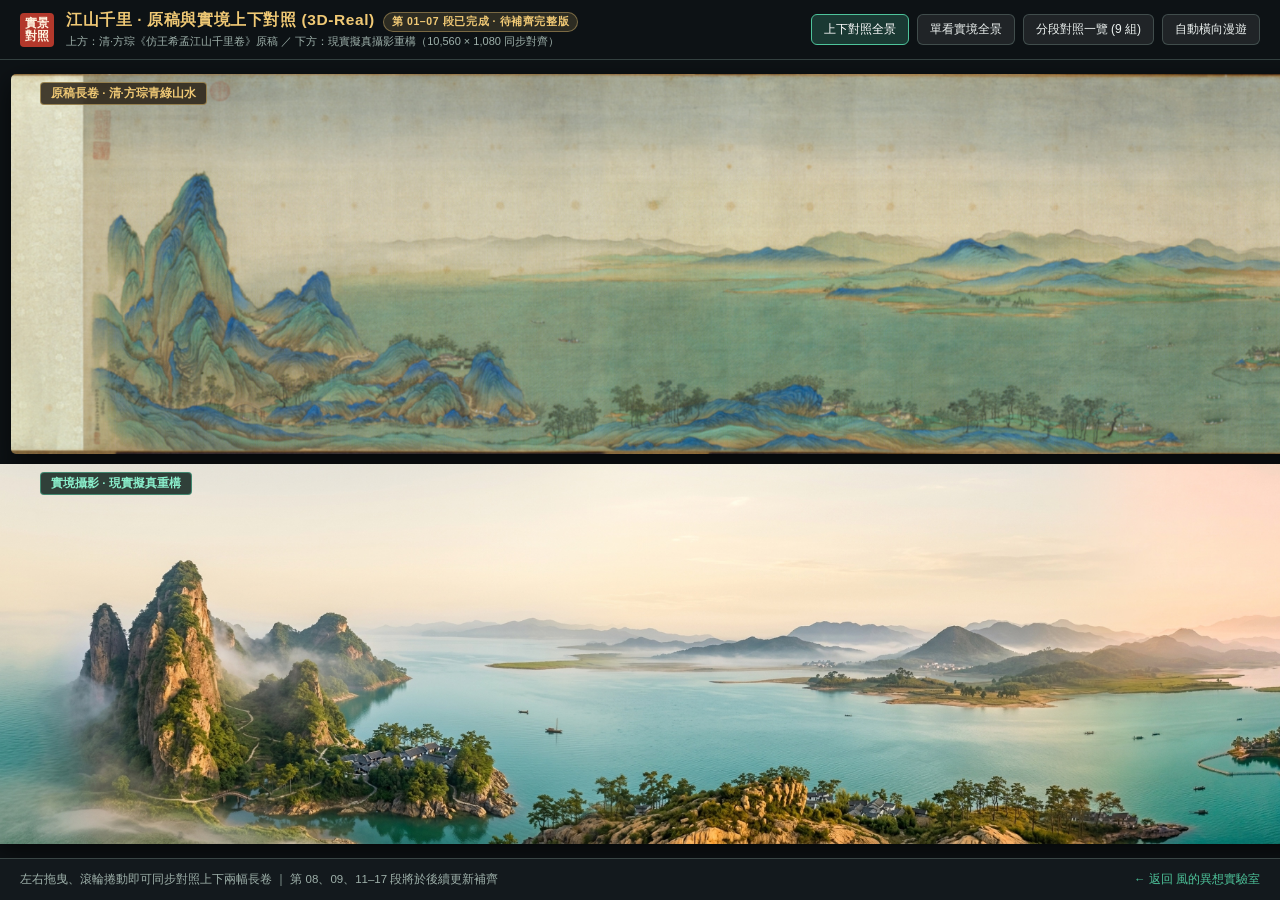
==== qianli-jiangshan-real/index.html @ 5b039d80 "feat(portal): host qianli-jiangshan-real comparison viewer" ====
<!DOCTYPE html>
<html lang="zh-Hant">
<head>
  <meta charset="UTF-8" />
  <meta name="viewport" content="width=device-width, initial-scale=1.0" />
  <title>江山千里 · 原稿與實境上下對照 (3D-Real)</title>
  <style>
    :root {
      --bg: #0e1316;
      --panel: rgba(20, 27, 31, 0.9);
      --border: rgba(168, 198, 186, 0.25);
      --accent: #4ec49b;
      --gold: #f0c975;
      --text: #eef3f1;
      --muted: #9eb0aa;
    }
    * { box-sizing: border-box; margin: 0; padding: 0; }
    html, body {
      width: 100%;
      height: 100%;
      background: var(--bg);
      color: var(--text);
      font-family: "Noto Serif TC", "Microsoft JhengHei", sans-serif;
      overflow: hidden;
    }
    header {
      position: fixed;
      top: 0; left: 0; right: 0;
      z-index: 20;
      display: flex;
      align-items: center;
      justify-content: space-between;
      padding: 10px 20px;
      background: rgba(14, 19, 22, 0.92);
      border-bottom: 1px solid var(--border);
      backdrop-filter: blur(8px);
      gap: 12px;
      flex-wrap: wrap;
    }
    .brand { display: flex; align-items: center; gap: 12px; }
    .seal {
      width: 34px; height: 34px;
      background: #b2382b;
      color: #fff4e0;
      display: grid; place-items: center;
      font-size: 11.5px; font-weight: 700; line-height: 1.05;
      border-radius: 4px;
      flex-shrink: 0;
    }
    .brand h1 { font-size: 15.5px; color: var(--gold); letter-spacing: 0.6px; }
    .brand p { font-size: 11px; color: var(--muted); margin-top: 2px; }
    .badge-wip {
      display: inline-block;
      font-size: 10.5px;
      padding: 2px 8px;
      border-radius: 999px;
      background: rgba(240, 201, 117, 0.14);
      border: 1px solid rgba(240, 201, 117, 0.4);
      color: var(--gold);
      margin-left: 8px;
    }
    .controls { display: flex; gap: 8px; align-items: center; flex-wrap: wrap; }
    .btn {
      background: rgba(255, 255, 255, 0.08);
      border: 1px solid var(--border);
      color: var(--text);
      padding: 6px 12px;
      border-radius: 6px;
      font-size: 12px;
      cursor: pointer;
      font-family: inherit;
      transition: background 0.15s, border-color 0.15s;
    }
    .btn:hover { background: rgba(255, 255, 255, 0.16); }
    .btn.active {
      background: rgba(78, 196, 155, 0.22);
      border-color: var(--accent);
      color: #ffffff;
    }
    .viewer {
      position: fixed;
      inset: 60px 0 42px 0;
      display: flex;
      align-items: center;
      overflow-x: auto;
      overflow-y: hidden;
      cursor: grab;
      padding: 12px 24px;
    }
    .viewer:active { cursor: grabbing; }
    .compare-stack {
      display: flex;
      flex-direction: column;
      gap: 10px;
      height: 100%;
      justify-content: center;
    }
    .scroll-row {
      position: relative;
      height: calc((100vh - 140px) / 2);
      display: flex;
      align-items: center;
    }
    .viewer.single-mode .scroll-row.orig-row { display: none; }
    .viewer.single-mode .scroll-row.real-row { height: calc(100vh - 136px); }
    .scroll-row img {
      height: 100%;
      width: auto;
      max-width: none;
      border-radius: 5px;
      box-shadow: 0 8px 28px rgba(0, 0, 0, 0.65);
      user-select: none;
      -webkit-user-drag: none;
      display: block;
    }
    .row-tag {
      position: sticky;
      left: 16px;
      z-index: 5;
      align-self: flex-start;
      margin-top: 8px;
      margin-right: -180px;
      padding: 3px 10px;
      border-radius: 4px;
      font-size: 11.5px;
      font-weight: 700;
      backdrop-filter: blur(6px);
      pointer-events: none;
      white-space: nowrap;
    }
    .row-tag.orig {
      background: rgba(42, 34, 22, 0.85);
      border: 1px solid rgba(240, 201, 117, 0.5);
      color: var(--gold);
    }
    .row-tag.real {
      background: rgba(16, 36, 30, 0.85);
      border: 1px solid rgba(78, 196, 155, 0.55);
      color: #8bf0cc;
    }
    .gallery {
      display: none;
      position: fixed;
      inset: 60px 0 42px 0;
      overflow-y: auto;
      padding: 20px;
      grid-template-columns: repeat(auto-fill, minmax(360px, 1fr));
      gap: 18px;
    }
    .gallery.active { display: grid; }
    .card {
      background: var(--panel);
      border: 1px solid var(--border);
      border-radius: 8px;
      overflow: hidden;
      display: flex;
      flex-direction: column;
    }
    .card-pair {
      display: flex;
      flex-direction: column;
      gap: 4px;
      background: #080b0d;
    }
    .card-pair img {
      width: 100%;
      display: block;
      aspect-ratio: 16/9;
      object-fit: cover;
    }
    .card-body {
      padding: 10px 12px;
      font-size: 12px;
      color: var(--muted);
      display: flex;
      justify-content: space-between;
      align-items: center;
    }
    .card-body strong { color: var(--text); }
    footer {
      position: fixed;
      bottom: 0; left: 0; right: 0;
      z-index: 20;
      height: 42px;
      padding: 0 20px;
      background: var(--panel);
      border-top: 1px solid var(--border);
      display: flex;
      justify-content: space-between;
      align-items: center;
      font-size: 11.5px;
      color: var(--muted);
      gap: 12px;
    }
    footer a { color: var(--accent); text-decoration: none; }
    footer a:hover { text-decoration: underline; }
    @media (max-width: 768px) {
      .brand p, .badge-wip { display: none; }
      footer span:first-child { display: none; }
    }
  </style>
</head>
<body>
  <header>
    <div class="brand">
      <div class="seal">實景<br/>對照</div>
      <div>
        <h1>江山千里 · 原稿與實境上下對照 (3D-Real)<span class="badge-wip">第 01–07 段已完成 · 待補齊完整版</span></h1>
        <p>上方：清·方琮《仿王希孟江山千里卷》原稿 ／ 下方：現實擬真攝影重構（10,560 × 1,080 同步對齊）</p>
      </div>
    </div>
    <div class="controls">
      <button id="btn-compare" class="btn active">上下對照全景</button>
      <button id="btn-single" class="btn">單看實境全景</button>
      <button id="btn-gallery" class="btn">分段對照一覽 (9 組)</button>
      <button id="btn-auto" class="btn">自動橫向漫遊</button>
    </div>
  </header>

  <main id="pano-viewer" class="viewer">
    <div class="compare-stack">
      <div class="scroll-row orig-row">
        <span class="row-tag orig">原稿長卷 · 清·方琮青綠山水</span>
        <img src="./assets/scroll_orig_01_to_07.jpg" alt="原稿長卷 第01至07段" />
      </div>
      <div class="scroll-row real-row">
        <span class="row-tag real">實境攝影 · 現實擬真重構</span>
        <img src="./assets/scroll_real_01_to_07.jpg" alt="實境攝影長卷 第01至07段" />
      </div>
    </div>
  </main>

  <section id="gallery-view" class="gallery"></section>

  <footer>
    <span>左右拖曳、滾輪捲動即可同步對照上下兩幅長卷 ｜ 第 08、09、11–17 段將於後續更新補齊</span>
    <span><a href="https://spencer384.github.io/" target="_blank">← 返回 風的異想實驗室</a></span>
  </footer>

  <script>
    const viewer = document.getElementById('pano-viewer');
    const gallery = document.getElementById('gallery-view');
    const btnCompare = document.getElementById('btn-compare');
    const btnSingle = document.getElementById('btn-single');
    const btnGallery = document.getElementById('btn-gallery');
    const btnAuto = document.getElementById('btn-auto');

    const slices = [
      { title: '精選示範 · 正中主峰與山灣古村', orig: './assets/slices_orig/sample_section.png', real: './assets/sample_section_real.jpg', tag: '16:9 對照' },
      { title: '第 01 段 · 卷尾雙峰與村橋', orig: './assets/slices_orig/orig_01.png', real: './assets/slices_real/real_01.jpg', tag: '已併入長卷' },
      { title: '第 02 段 · 左端平遠大湖', orig: './assets/slices_orig/orig_02.png', real: './assets/slices_real/real_02.jpg', tag: '已併入長卷' },
      { title: '第 03 段 · 蘆洲沙嘴與漁村', orig: './assets/slices_orig/orig_03.png', real: './assets/slices_real/real_03.jpg', tag: '已併入長卷' },
      { title: '第 04 段 · 左中銳峰群', orig: './assets/slices_orig/orig_04.png', real: './assets/slices_real/real_04.jpg', tag: '已併入長卷' },
      { title: '第 05 段 · 中左層巒山寺', orig: './assets/slices_orig/orig_05.png', real: './assets/slices_real/real_05.jpg', tag: '已併入長卷' },
      { title: '第 06 段 · 主峰西側群峰', orig: './assets/slices_orig/orig_06.png', real: './assets/slices_real/real_06.jpg', tag: '已併入長卷' },
      { title: '第 07 段 · 正中特大主峰與飛瀑', orig: './assets/slices_orig/orig_07.png', real: './assets/slices_real/real_07.jpg', tag: '已併入長卷' },
      { title: '第 10 段 · 右一大主山群', orig: './assets/slices_orig/orig_10.png', real: './assets/slices_real/real_10.jpg', tag: '單段已完成' },
    ];

    slices.forEach((s) => {
      const card = document.createElement('div');
      card.className = 'card';
      card.innerHTML = `
        <div class="card-pair">
          <img src="${s.orig}" alt="${s.title} 原稿" loading="lazy" />
          <img src="${s.real}" alt="${s.title} 實境" loading="lazy" />
        </div>
        <div class="card-body"><strong>${s.title}</strong><span>${s.tag}</span></div>
      `;
      gallery.appendChild(card);
    });

    function setTab(mode) {
      btnCompare.classList.toggle('active', mode === 'compare');
      btnSingle.classList.toggle('active', mode === 'single');
      btnGallery.classList.toggle('active', mode === 'gallery');
      if (mode === 'gallery') {
        viewer.style.display = 'none';
        gallery.classList.add('active');
        autoPan = false;
        btnAuto.classList.remove('active');
      } else {
        viewer.style.display = 'flex';
        gallery.classList.remove('active');
        viewer.classList.toggle('single-mode', mode === 'single');
      }
    }

    btnCompare.addEventListener('click', () => setTab('compare'));
    btnSingle.addEventListener('click', () => setTab('single'));
    btnGallery.addEventListener('click', () => setTab('gallery'));

    let isDown = false;
    let startX = 0;
    let scrollLeft = 0;
    viewer.addEventListener('mousedown', (e) => {
      isDown = true;
      autoPan = false;
      btnAuto.classList.remove('active');
      startX = e.pageX - viewer.offsetLeft;
      scrollLeft = viewer.scrollLeft;
    });
    window.addEventListener('mouseup', () => { isDown = false; });
    viewer.addEventListener('mousemove', (e) => {
      if (!isDown) return;
      e.preventDefault();
      const x = e.pageX - viewer.offsetLeft;
      viewer.scrollLeft = scrollLeft - (x - startX) * 1.4;
    });
    viewer.addEventListener('wheel', (e) => {
      if (Math.abs(e.deltaY) > Math.abs(e.deltaX)) {
        e.preventDefault();
        viewer.scrollLeft += e.deltaY * 1.6;
      }
    }, { passive: false });

    let autoPan = false;
    let dir = 1;
    btnAuto.addEventListener('click', () => {
      autoPan = !autoPan;
      btnAuto.classList.toggle('active', autoPan);
    });
    function tick() {
      if (autoPan && viewer.style.display !== 'none') {
        viewer.scrollLeft += 1.2 * dir;
        if (viewer.scrollLeft + viewer.clientWidth >= viewer.scrollWidth - 2) dir = -1;
        else if (viewer.scrollLeft <= 0) dir = 1;
      }
      requestAnimationFrame(tick);
    }
    tick();
  </script>
</body>
</html>
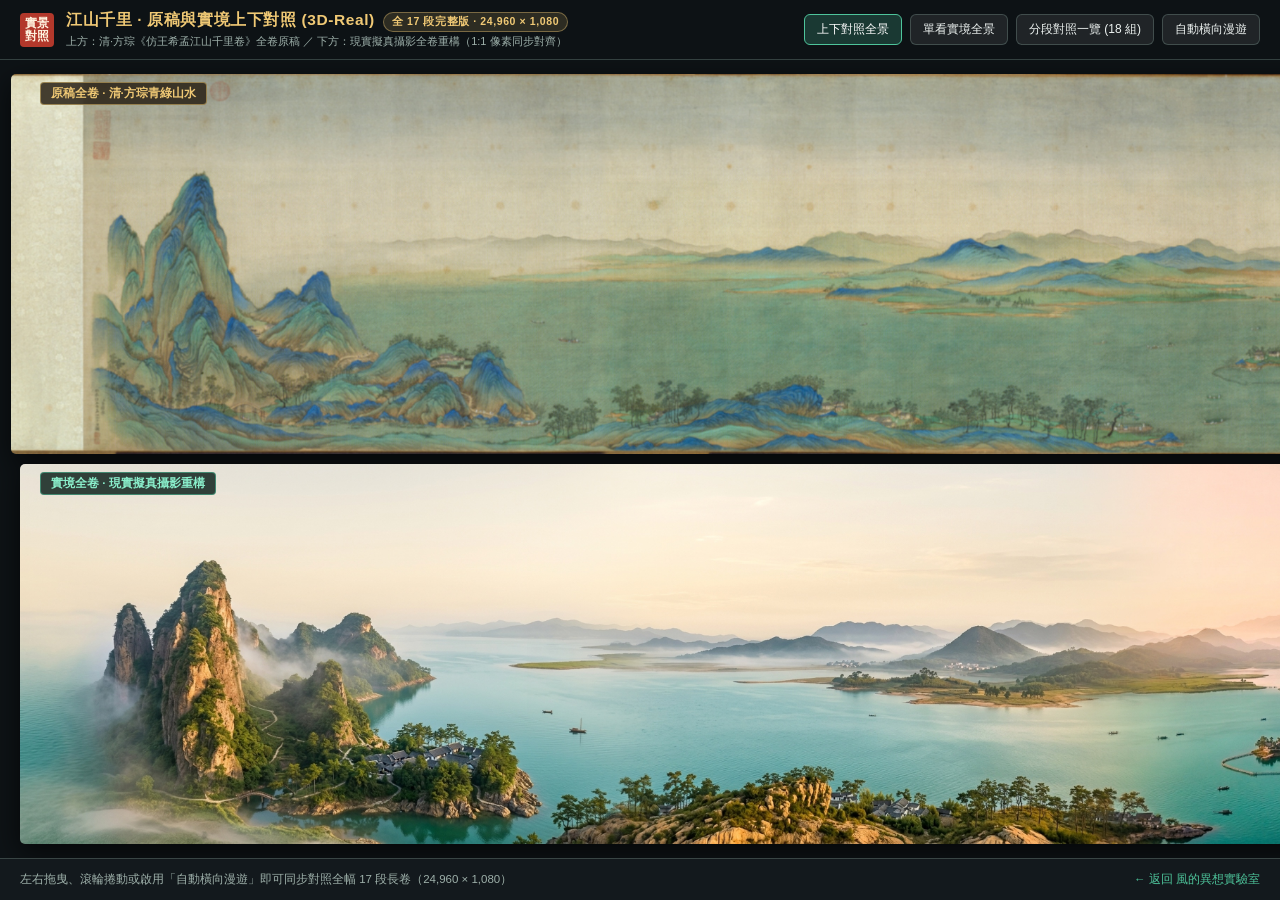
==== commit 970d156b: "feat(portal): update qianli-jiangshan-real to full 17-part scroll" ====
--- a/qianli-jiangshan-real/index.html
+++ b/qianli-jiangshan-real/index.html
@@ -205,14 +205,14 @@
     <div class="brand">
       <div class="seal">實景<br/>對照</div>
       <div>
-        <h1>江山千里 · 原稿與實境上下對照 (3D-Real)<span class="badge-wip">第 01–07 段已完成 · 待補齊完整版</span></h1>
-        <p>上方：清·方琮《仿王希孟江山千里卷》原稿 ／ 下方：現實擬真攝影重構（10,560 × 1,080 同步對齊）</p>
+        <h1>江山千里 · 原稿與實境上下對照 (3D-Real)<span class="badge-wip">全 17 段完整版 · 24,960 × 1,080</span></h1>
+        <p>上方：清·方琮《仿王希孟江山千里卷》全卷原稿 ／ 下方：現實擬真攝影全卷重構（1:1 像素同步對齊）</p>
       </div>
     </div>
     <div class="controls">
       <button id="btn-compare" class="btn active">上下對照全景</button>
       <button id="btn-single" class="btn">單看實境全景</button>
-      <button id="btn-gallery" class="btn">分段對照一覽 (9 組)</button>
+      <button id="btn-gallery" class="btn">分段對照一覽 (18 組)</button>
       <button id="btn-auto" class="btn">自動橫向漫遊</button>
     </div>
   </header>
@@ -220,12 +220,12 @@
   <main id="pano-viewer" class="viewer">
     <div class="compare-stack">
       <div class="scroll-row orig-row">
-        <span class="row-tag orig">原稿長卷 · 清·方琮青綠山水</span>
-        <img src="./assets/scroll_orig_01_to_07.jpg" alt="原稿長卷 第01至07段" />
+        <span class="row-tag orig">原稿全卷 · 清·方琮青綠山水</span>
+        <img src="./assets/scroll_orig_full.jpg" alt="原稿全卷 第01至17段" />
       </div>
       <div class="scroll-row real-row">
-        <span class="row-tag real">實境攝影 · 現實擬真重構</span>
-        <img src="./assets/scroll_real_01_to_07.jpg" alt="實境攝影長卷 第01至07段" />
+        <span class="row-tag real">實境全卷 · 現實擬真攝影重構</span>
+        <img src="./assets/scroll_real_full.jpg" alt="實境攝影全卷 第01至17段" />
       </div>
     </div>
   </main>
@@ -233,7 +233,7 @@
   <section id="gallery-view" class="gallery"></section>
 
   <footer>
-    <span>左右拖曳、滾輪捲動即可同步對照上下兩幅長卷 ｜ 第 08、09、11–17 段將於後續更新補齊</span>
+    <span>左右拖曳、滾輪捲動或啟用「自動橫向漫遊」即可同步對照全幅 17 段長卷（24,960 × 1,080）</span>
     <span><a href="https://spencer384.github.io/" target="_blank">← 返回 風的異想實驗室</a></span>
   </footer>
 
@@ -246,15 +246,24 @@
     const btnAuto = document.getElementById('btn-auto');
 
     const slices = [
-      { title: '精選示範 · 正中主峰與山灣古村', orig: './assets/slices_orig/sample_section.png', real: './assets/sample_section_real.jpg', tag: '16:9 對照' },
-      { title: '第 01 段 · 卷尾雙峰與村橋', orig: './assets/slices_orig/orig_01.png', real: './assets/slices_real/real_01.jpg', tag: '已併入長卷' },
-      { title: '第 02 段 · 左端平遠大湖', orig: './assets/slices_orig/orig_02.png', real: './assets/slices_real/real_02.jpg', tag: '已併入長卷' },
-      { title: '第 03 段 · 蘆洲沙嘴與漁村', orig: './assets/slices_orig/orig_03.png', real: './assets/slices_real/real_03.jpg', tag: '已併入長卷' },
-      { title: '第 04 段 · 左中銳峰群', orig: './assets/slices_orig/orig_04.png', real: './assets/slices_real/real_04.jpg', tag: '已併入長卷' },
-      { title: '第 05 段 · 中左層巒山寺', orig: './assets/slices_orig/orig_05.png', real: './assets/slices_real/real_05.jpg', tag: '已併入長卷' },
-      { title: '第 06 段 · 主峰西側群峰', orig: './assets/slices_orig/orig_06.png', real: './assets/slices_real/real_06.jpg', tag: '已併入長卷' },
-      { title: '第 07 段 · 正中特大主峰與飛瀑', orig: './assets/slices_orig/orig_07.png', real: './assets/slices_real/real_07.jpg', tag: '已併入長卷' },
-      { title: '第 10 段 · 右一大主山群', orig: './assets/slices_orig/orig_10.png', real: './assets/slices_real/real_10.jpg', tag: '單段已完成' },
+      { title: '精選示範 · 正中主峰與山灣古村', orig: './assets/slices_orig/sample_section.png', real: './assets/sample_section_real.jpg', tag: '16:9 精選示範' },
+      { title: '第 01 段 · 卷尾雙峰與村橋', orig: './assets/slices_orig/orig_01.png', real: './assets/slices_real/real_01.jpg', tag: '全卷 01/17' },
+      { title: '第 02 段 · 左端平遠大湖', orig: './assets/slices_orig/orig_02.png', real: './assets/slices_real/real_02.jpg', tag: '全卷 02/17' },
+      { title: '第 03 段 · 蘆洲沙嘴與漁村', orig: './assets/slices_orig/orig_03.png', real: './assets/slices_real/real_03.jpg', tag: '全卷 03/17' },
+      { title: '第 04 段 · 左中銳峰群', orig: './assets/slices_orig/orig_04.png', real: './assets/slices_real/real_04.jpg', tag: '全卷 04/17' },
+      { title: '第 05 段 · 中左層巒山寺', orig: './assets/slices_orig/orig_05.png', real: './assets/slices_real/real_05.jpg', tag: '全卷 05/17' },
+      { title: '第 06 段 · 主峰西側群峰', orig: './assets/slices_orig/orig_06.png', real: './assets/slices_real/real_06.jpg', tag: '全卷 06/17' },
+      { title: '第 07 段 · 正中主峰西翼', orig: './assets/slices_orig/orig_07.png', real: './assets/slices_real/real_07.jpg', tag: '全卷 07/17' },
+      { title: '第 08 段 · 中央水灣帆影', orig: './assets/slices_orig/orig_08.png', real: './assets/slices_real/real_08.jpg', tag: '全卷 08/17' },
+      { title: '第 09 段 · 雙峰峽灣古村', orig: './assets/slices_orig/orig_09.png', real: './assets/slices_real/real_09.jpg', tag: '全卷 09/17' },
+      { title: '第 10 段 · 右一大主山群', orig: './assets/slices_orig/orig_10.png', real: './assets/slices_real/real_10.jpg', tag: '全卷 10/17' },
+      { title: '第 11 段 · 飛瀑峭壁與山寺', orig: './assets/slices_orig/orig_11.png', real: './assets/slices_real/real_11.jpg', tag: '全卷 11/17' },
+      { title: '第 12 段 · 雙層亭橋與潭水', orig: './assets/slices_orig/orig_12.png', real: './assets/slices_real/real_12.jpg', tag: '全卷 12/17' },
+      { title: '第 13 段 · 右二主山群與水榭', orig: './assets/slices_orig/orig_13.png', real: './assets/slices_real/real_13.jpg', tag: '全卷 13/17' },
+      { title: '第 14 段 · 雙瀑山莊與河洲', orig: './assets/slices_orig/orig_14.png', real: './assets/slices_real/real_14.jpg', tag: '全卷 14/17' },
+      { title: '第 15 段 · 煙波灣與松林半島', orig: './assets/slices_orig/orig_15.png', real: './assets/slices_real/real_15.jpg', tag: '全卷 15/17' },
+      { title: '第 16 段 · 右岸木橋與懸崖', orig: './assets/slices_orig/orig_16.png', real: './assets/slices_real/real_16.jpg', tag: '全卷 16/17' },
+      { title: '第 17 段 · 卷首孤峰與水村', orig: './assets/slices_orig/orig_17.png', real: './assets/slices_real/real_17.jpg', tag: '全卷 17/17' },
     ];
 
     slices.forEach((s) => {
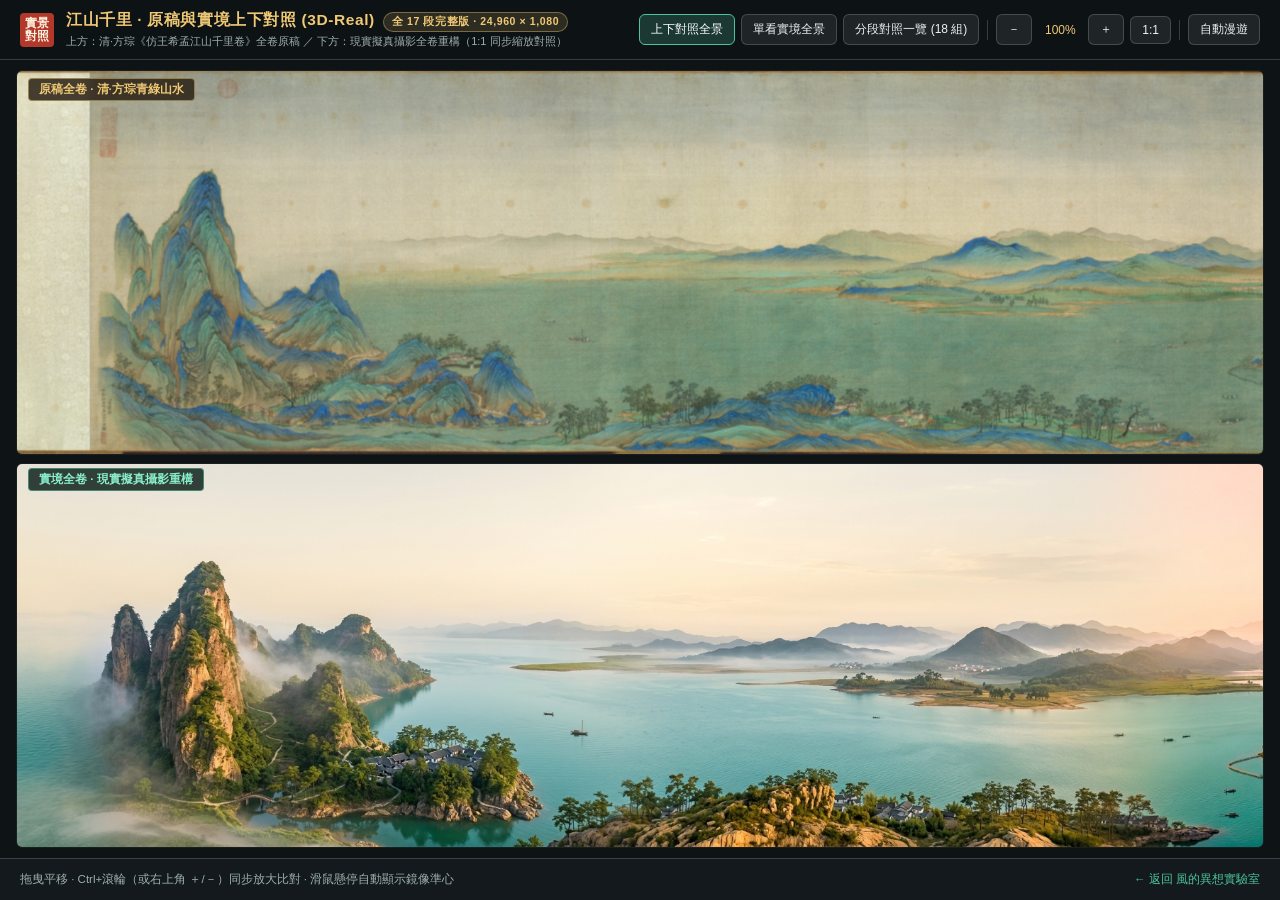
==== commit 6c0ea401: "feat(portal): update qianli-jiangshan-real with synchronized zoom comparison" ====
--- a/qianli-jiangshan-real/index.html
+++ b/qianli-jiangshan-real/index.html
@@ -7,7 +7,7 @@
   <style>
     :root {
       --bg: #0e1316;
-      --panel: rgba(20, 27, 31, 0.9);
+      --panel: rgba(20, 27, 31, 0.92);
       --border: rgba(168, 198, 186, 0.25);
       --accent: #4ec49b;
       --gold: #f0c975;
@@ -31,7 +31,7 @@
       align-items: center;
       justify-content: space-between;
       padding: 10px 20px;
-      background: rgba(14, 19, 22, 0.92);
+      background: rgba(14, 19, 22, 0.94);
       border-bottom: 1px solid var(--border);
       backdrop-filter: blur(8px);
       gap: 12px;
@@ -59,12 +59,12 @@
       color: var(--gold);
       margin-left: 8px;
     }
-    .controls { display: flex; gap: 8px; align-items: center; flex-wrap: wrap; }
+    .controls { display: flex; gap: 6px; align-items: center; flex-wrap: wrap; }
     .btn {
       background: rgba(255, 255, 255, 0.08);
       border: 1px solid var(--border);
       color: var(--text);
-      padding: 6px 12px;
+      padding: 6px 11px;
       border-radius: 6px;
       font-size: 12px;
       cursor: pointer;
@@ -77,49 +77,56 @@
       border-color: var(--accent);
       color: #ffffff;
     }
+    .sep {
+      width: 1px;
+      height: 20px;
+      background: var(--border);
+      margin: 0 2px;
+    }
+    .zoom-label {
+      font-size: 12px;
+      color: var(--gold);
+      min-width: 44px;
+      text-align: center;
+      font-variant-numeric: tabular-nums;
+    }
     .viewer {
       position: fixed;
       inset: 60px 0 42px 0;
       display: flex;
-      align-items: center;
-      overflow-x: auto;
-      overflow-y: hidden;
-      cursor: grab;
-      padding: 12px 24px;
-    }
-    .viewer:active { cursor: grabbing; }
-    .compare-stack {
-      display: flex;
       flex-direction: column;
-      gap: 10px;
-      height: 100%;
-      justify-content: center;
+      gap: 8px;
+      padding: 10px 16px;
     }
     .scroll-row {
       position: relative;
-      height: calc((100vh - 140px) / 2);
-      display: flex;
-      align-items: center;
-    }
+      flex: 1;
+      min-height: 0;
+      overflow: auto;
+      border-radius: 6px;
+      border: 1px solid rgba(255, 255, 255, 0.08);
+      background: #080b0d;
+      cursor: grab;
+    }
+    .scroll-row:active { cursor: grabbing; }
     .viewer.single-mode .scroll-row.orig-row { display: none; }
-    .viewer.single-mode .scroll-row.real-row { height: calc(100vh - 136px); }
-    .scroll-row img {
+    .scroll-stage {
+      position: relative;
+      display: inline-block;
+      height: 100%;
+    }
+    .scroll-stage img {
       height: 100%;
       width: auto;
       max-width: none;
-      border-radius: 5px;
-      box-shadow: 0 8px 28px rgba(0, 0, 0, 0.65);
+      display: block;
       user-select: none;
       -webkit-user-drag: none;
-      display: block;
     }
     .row-tag {
-      position: sticky;
-      left: 16px;
-      z-index: 5;
-      align-self: flex-start;
-      margin-top: 8px;
-      margin-right: -180px;
+      position: fixed;
+      left: 28px;
+      z-index: 6;
       padding: 3px 10px;
       border-radius: 4px;
       font-size: 11.5px;
@@ -129,14 +136,39 @@
       white-space: nowrap;
     }
     .row-tag.orig {
+      top: 78px;
       background: rgba(42, 34, 22, 0.85);
       border: 1px solid rgba(240, 201, 117, 0.5);
       color: var(--gold);
     }
     .row-tag.real {
+      top: calc(50% + 18px);
       background: rgba(16, 36, 30, 0.85);
       border: 1px solid rgba(78, 196, 155, 0.55);
       color: #8bf0cc;
+    }
+    .viewer.single-mode .row-tag.real { top: 78px; }
+    .sync-dot {
+      position: absolute;
+      width: 18px;
+      height: 18px;
+      margin: -9px 0 0 -9px;
+      border-radius: 50%;
+      border: 2px solid #ffd454;
+      background: rgba(255, 212, 84, 0.22);
+      box-shadow: 0 0 10px rgba(0, 0, 0, 0.7);
+      pointer-events: none;
+      display: none;
+      z-index: 8;
+    }
+    .sync-dot::after {
+      content: "";
+      position: absolute;
+      left: 50%; top: 50%;
+      width: 4px; height: 4px;
+      margin: -2px 0 0 -2px;
+      border-radius: 50%;
+      background: #ffd454;
     }
     .gallery {
       display: none;
@@ -206,26 +238,36 @@
       <div class="seal">實景<br/>對照</div>
       <div>
         <h1>江山千里 · 原稿與實境上下對照 (3D-Real)<span class="badge-wip">全 17 段完整版 · 24,960 × 1,080</span></h1>
-        <p>上方：清·方琮《仿王希孟江山千里卷》全卷原稿 ／ 下方：現實擬真攝影全卷重構（1:1 像素同步對齊）</p>
+        <p>上方：清·方琮《仿王希孟江山千里卷》全卷原稿 ／ 下方：現實擬真攝影全卷重構（1:1 同步縮放對照）</p>
       </div>
     </div>
     <div class="controls">
       <button id="btn-compare" class="btn active">上下對照全景</button>
       <button id="btn-single" class="btn">單看實境全景</button>
       <button id="btn-gallery" class="btn">分段對照一覽 (18 組)</button>
-      <button id="btn-auto" class="btn">自動橫向漫遊</button>
+      <div class="sep"></div>
+      <button id="btn-zoom-out" class="btn" title="縮小">－</button>
+      <span id="zoom-label" class="zoom-label">100%</span>
+      <button id="btn-zoom-in" class="btn" title="放大">＋</button>
+      <button id="btn-zoom-reset" class="btn" title="重設為 100%">1:1</button>
+      <div class="sep"></div>
+      <button id="btn-auto" class="btn">自動漫遊</button>
     </div>
   </header>
 
   <main id="pano-viewer" class="viewer">
-    <div class="compare-stack">
-      <div class="scroll-row orig-row">
-        <span class="row-tag orig">原稿全卷 · 清·方琮青綠山水</span>
-        <img src="./assets/scroll_orig_full.jpg" alt="原稿全卷 第01至17段" />
+    <div id="orig-row" class="scroll-row orig-row">
+      <span class="row-tag orig">原稿全卷 · 清·方琮青綠山水</span>
+      <div id="orig-stage" class="scroll-stage">
+        <img id="orig-img" src="./assets/scroll_orig_full.jpg" alt="原稿全卷 第01至17段" />
+        <div id="orig-dot" class="sync-dot"></div>
       </div>
-      <div class="scroll-row real-row">
-        <span class="row-tag real">實境全卷 · 現實擬真攝影重構</span>
-        <img src="./assets/scroll_real_full.jpg" alt="實境攝影全卷 第01至17段" />
+    </div>
+    <div id="real-row" class="scroll-row real-row">
+      <span class="row-tag real">實境全卷 · 現實擬真攝影重構</span>
+      <div id="real-stage" class="scroll-stage">
+        <img id="real-img" src="./assets/scroll_real_full.jpg" alt="實境攝影全卷 第01至17段" />
+        <div id="real-dot" class="sync-dot"></div>
       </div>
     </div>
   </main>
@@ -233,17 +275,24 @@
   <section id="gallery-view" class="gallery"></section>
 
   <footer>
-    <span>左右拖曳、滾輪捲動或啟用「自動橫向漫遊」即可同步對照全幅 17 段長卷（24,960 × 1,080）</span>
+    <span>拖曳平移 · Ctrl+滾輪（或右上角 ＋/－）同步放大比對 · 滑鼠懸停自動顯示鏡像準心</span>
     <span><a href="https://spencer384.github.io/" target="_blank">← 返回 風的異想實驗室</a></span>
   </footer>
 
   <script>
     const viewer = document.getElementById('pano-viewer');
+    const origRow = document.getElementById('orig-row');
+    const realRow = document.getElementById('real-row');
+    const origStage = document.getElementById('orig-stage');
+    const realStage = document.getElementById('real-stage');
+    const origDot = document.getElementById('orig-dot');
+    const realDot = document.getElementById('real-dot');
     const gallery = document.getElementById('gallery-view');
     const btnCompare = document.getElementById('btn-compare');
     const btnSingle = document.getElementById('btn-single');
     const btnGallery = document.getElementById('btn-gallery');
     const btnAuto = document.getElementById('btn-auto');
+    const zoomLabel = document.getElementById('zoom-label');
 
     const slices = [
       { title: '精選示範 · 正中主峰與山灣古村', orig: './assets/slices_orig/sample_section.png', real: './assets/sample_section_real.jpg', tag: '16:9 精選示範' },
@@ -279,6 +328,107 @@
       gallery.appendChild(card);
     });
 
+    // --- Synchronized Zoom & 2D Pan ---
+    let zoom = 1.0;
+    const MIN_ZOOM = 1.0;
+    const MAX_ZOOM = 4.5;
+    let isSyncing = false;
+
+    function syncScroll(source, target) {
+      if (isSyncing) return;
+      isSyncing = true;
+      target.scrollLeft = source.scrollLeft;
+      target.scrollTop = source.scrollTop;
+      requestAnimationFrame(() => { isSyncing = false; });
+    }
+
+    origRow.addEventListener('scroll', () => syncScroll(origRow, realRow));
+    realRow.addEventListener('scroll', () => syncScroll(realRow, origRow));
+
+    function setZoom(nextZoom, anchorRow = realRow, clientX = null, clientY = null) {
+      const clamped = Math.min(MAX_ZOOM, Math.max(MIN_ZOOM, nextZoom));
+      if (Math.abs(clamped - zoom) < 0.001) return;
+
+      const rect = anchorRow.getBoundingClientRect();
+      const px = clientX !== null ? clientX - rect.left : rect.width / 2;
+      const py = clientY !== null ? clientY - rect.top : rect.height / 2;
+      const normX = (anchorRow.scrollLeft + px) / Math.max(1, anchorRow.scrollWidth);
+      const normY = (anchorRow.scrollTop + py) / Math.max(1, anchorRow.scrollHeight);
+
+      zoom = clamped;
+      const pct = `${Math.round(zoom * 100)}%`;
+      origStage.style.height = pct;
+      realStage.style.height = pct;
+      zoomLabel.textContent = pct;
+
+      const nextLeft = normX * anchorRow.scrollWidth - px;
+      const nextTop = normY * anchorRow.scrollHeight - py;
+      origRow.scrollLeft = nextLeft;
+      origRow.scrollTop = nextTop;
+      realRow.scrollLeft = nextLeft;
+      realRow.scrollTop = nextTop;
+    }
+
+    document.getElementById('btn-zoom-in').addEventListener('click', () => setZoom(zoom * 1.35));
+    document.getElementById('btn-zoom-out').addEventListener('click', () => setZoom(zoom / 1.35));
+    document.getElementById('btn-zoom-reset').addEventListener('click', () => setZoom(1.0));
+
+    function attachRowInteractions(row, stage, otherDot) {
+      let dragging = false;
+      let startX = 0;
+      let startY = 0;
+      let sLeft = 0;
+      let sTop = 0;
+
+      row.addEventListener('mousedown', (e) => {
+        dragging = true;
+        autoPan = false;
+        btnAuto.classList.remove('active');
+        startX = e.clientX;
+        startY = e.clientY;
+        sLeft = row.scrollLeft;
+        sTop = row.scrollTop;
+      });
+      window.addEventListener('mouseup', () => { dragging = false; });
+      window.addEventListener('mousemove', (e) => {
+        if (!dragging) return;
+        row.scrollLeft = sLeft - (e.clientX - startX);
+        row.scrollTop = sTop - (e.clientY - startY);
+      });
+
+      row.addEventListener('dblclick', (e) => {
+        const next = zoom < 1.8 ? 2.2 : 1.0;
+        setZoom(next, row, e.clientX, e.clientY);
+      });
+
+      row.addEventListener('wheel', (e) => {
+        if (e.ctrlKey || e.metaKey) {
+          e.preventDefault();
+          const factor = e.deltaY < 0 ? 1.18 : 1 / 1.18;
+          setZoom(zoom * factor, row, e.clientX, e.clientY);
+        } else if (Math.abs(e.deltaY) > Math.abs(e.deltaX) && zoom <= 1.05) {
+          e.preventDefault();
+          row.scrollLeft += e.deltaY * 1.6;
+        }
+      }, { passive: false });
+
+      // Mirror cursor crosshair dot on the opposite scroll
+      stage.addEventListener('mousemove', (e) => {
+        const r = stage.getBoundingClientRect();
+        const u = Math.min(1, Math.max(0, (e.clientX - r.left) / r.width));
+        const v = Math.min(1, Math.max(0, (e.clientY - r.top) / r.height));
+        otherDot.style.display = 'block';
+        otherDot.style.left = `${u * 100}%`;
+        otherDot.style.top = `${v * 100}%`;
+      });
+      stage.addEventListener('mouseleave', () => {
+        otherDot.style.display = 'none';
+      });
+    }
+
+    attachRowInteractions(origRow, origStage, realDot);
+    attachRowInteractions(realRow, realStage, origDot);
+
     function setTab(mode) {
       btnCompare.classList.toggle('active', mode === 'compare');
       btnSingle.classList.toggle('active', mode === 'single');
@@ -299,30 +449,6 @@
     btnSingle.addEventListener('click', () => setTab('single'));
     btnGallery.addEventListener('click', () => setTab('gallery'));
 
-    let isDown = false;
-    let startX = 0;
-    let scrollLeft = 0;
-    viewer.addEventListener('mousedown', (e) => {
-      isDown = true;
-      autoPan = false;
-      btnAuto.classList.remove('active');
-      startX = e.pageX - viewer.offsetLeft;
-      scrollLeft = viewer.scrollLeft;
-    });
-    window.addEventListener('mouseup', () => { isDown = false; });
-    viewer.addEventListener('mousemove', (e) => {
-      if (!isDown) return;
-      e.preventDefault();
-      const x = e.pageX - viewer.offsetLeft;
-      viewer.scrollLeft = scrollLeft - (x - startX) * 1.4;
-    });
-    viewer.addEventListener('wheel', (e) => {
-      if (Math.abs(e.deltaY) > Math.abs(e.deltaX)) {
-        e.preventDefault();
-        viewer.scrollLeft += e.deltaY * 1.6;
-      }
-    }, { passive: false });
-
     let autoPan = false;
     let dir = 1;
     btnAuto.addEventListener('click', () => {
@@ -331,9 +457,10 @@
     });
     function tick() {
       if (autoPan && viewer.style.display !== 'none') {
-        viewer.scrollLeft += 1.2 * dir;
-        if (viewer.scrollLeft + viewer.clientWidth >= viewer.scrollWidth - 2) dir = -1;
-        else if (viewer.scrollLeft <= 0) dir = 1;
+        const activeRow = viewer.classList.contains('single-mode') ? realRow : origRow;
+        activeRow.scrollLeft += 1.2 * dir;
+        if (activeRow.scrollLeft + activeRow.clientWidth >= activeRow.scrollWidth - 2) dir = -1;
+        else if (activeRow.scrollLeft <= 0) dir = 1;
       }
       requestAnimationFrame(tick);
     }
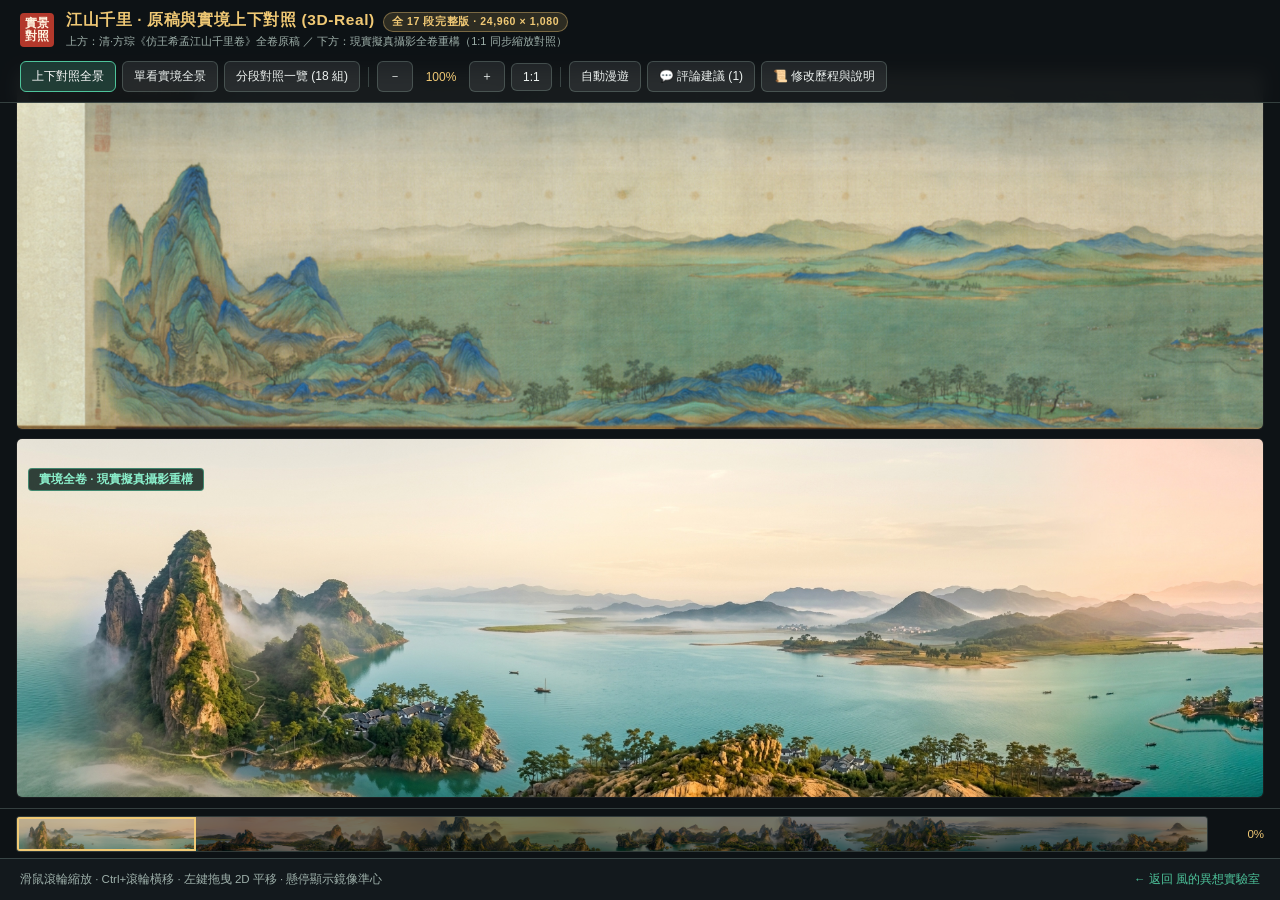
==== commit daaf8833: "feat(portal): update qianli-jiangshan-real v1.4 (minimap, comments, fixed part 17, changelog)" ====
--- a/qianli-jiangshan-real/index.html
+++ b/qianli-jiangshan-real/index.html
@@ -92,7 +92,7 @@
     }
     .viewer {
       position: fixed;
-      inset: 60px 0 42px 0;
+      inset: 60px 0 92px 0;
       display: flex;
       flex-direction: column;
       gap: 8px;
@@ -173,7 +173,7 @@
     .gallery {
       display: none;
       position: fixed;
-      inset: 60px 0 42px 0;
+      inset: 60px 0 92px 0;
       overflow-y: auto;
       padding: 20px;
       grid-template-columns: repeat(auto-fill, minmax(360px, 1fr));
@@ -226,6 +226,272 @@
     }
     footer a { color: var(--accent); text-decoration: none; }
     footer a:hover { text-decoration: underline; }
+    .drawer {
+      position: fixed;
+      top: 60px;
+      right: 0;
+      bottom: 92px;
+      width: min(380px, 92vw);
+      background: rgba(16, 22, 26, 0.96);
+      border-left: 1px solid var(--border);
+      backdrop-filter: blur(12px);
+      z-index: 25;
+      display: flex;
+      flex-direction: column;
+      transform: translateX(100%);
+      transition: transform 0.24s ease;
+    }
+    .drawer.open { transform: translateX(0); }
+    .drawer-header {
+      padding: 12px 16px;
+      border-bottom: 1px solid var(--border);
+      display: flex;
+      justify-content: space-between;
+      align-items: center;
+    }
+    .drawer-header h2 { font-size: 14.5px; color: var(--gold); }
+    .drawer-close {
+      background: none;
+      border: none;
+      color: var(--muted);
+      font-size: 20px;
+      cursor: pointer;
+      line-height: 1;
+    }
+    .comment-form {
+      padding: 12px 16px;
+      border-bottom: 1px solid var(--border);
+      display: flex;
+      flex-direction: column;
+      gap: 8px;
+    }
+    .form-row { display: flex; gap: 8px; }
+    .comment-form input,
+    .comment-form select,
+    .comment-form textarea {
+      width: 100%;
+      background: rgba(255, 255, 255, 0.06);
+      border: 1px solid var(--border);
+      border-radius: 6px;
+      color: var(--text);
+      padding: 7px 10px;
+      font-size: 12px;
+      font-family: inherit;
+    }
+    .comment-form select option { background: #141b1f; color: var(--text); }
+    .comment-form textarea { resize: vertical; min-height: 64px; }
+    .loc-check {
+      display: flex;
+      align-items: center;
+      gap: 6px;
+      font-size: 11.5px;
+      color: var(--muted);
+      cursor: pointer;
+    }
+    .loc-check input { width: auto; }
+    .form-actions { display: flex; gap: 8px; }
+    .btn-primary {
+      flex: 1;
+      background: rgba(78, 196, 155, 0.25);
+      border: 1px solid var(--accent);
+      color: #fff;
+      padding: 7px 10px;
+      border-radius: 6px;
+      font-size: 12px;
+      cursor: pointer;
+      font-family: inherit;
+    }
+    .btn-primary:hover { background: rgba(78, 196, 155, 0.38); }
+    .comment-list {
+      flex: 1;
+      overflow-y: auto;
+      padding: 12px 16px;
+      display: flex;
+      flex-direction: column;
+      gap: 10px;
+    }
+    .comment-item {
+      background: rgba(255, 255, 255, 0.04);
+      border: 1px solid var(--border);
+      border-radius: 8px;
+      padding: 10px 12px;
+      display: flex;
+      flex-direction: column;
+      gap: 6px;
+    }
+    .comment-meta {
+      display: flex;
+      justify-content: space-between;
+      align-items: center;
+      font-size: 11px;
+      color: var(--muted);
+    }
+    .comment-author { color: var(--gold); font-weight: 700; font-size: 12px; }
+    .comment-cat {
+      font-size: 10.5px;
+      padding: 1px 6px;
+      border-radius: 4px;
+      background: rgba(78, 196, 155, 0.16);
+      color: #8bf0cc;
+      border: 1px solid rgba(78, 196, 155, 0.35);
+    }
+    .comment-text { font-size: 12.5px; line-height: 1.5; color: var(--text); white-space: pre-wrap; }
+    .comment-foot {
+      display: flex;
+      justify-content: space-between;
+      align-items: center;
+      gap: 6px;
+      margin-top: 2px;
+    }
+    .mini-btn {
+      background: rgba(255, 255, 255, 0.07);
+      border: 1px solid var(--border);
+      color: var(--muted);
+      padding: 3px 8px;
+      border-radius: 4px;
+      font-size: 11px;
+      cursor: pointer;
+      font-family: inherit;
+    }
+    .mini-btn:hover { color: #fff; background: rgba(255, 255, 255, 0.15); }
+    .drawer-footer {
+      padding: 10px 16px;
+      border-top: 1px solid var(--border);
+      display: flex;
+      gap: 8px;
+    }
+    .modal-backdrop {
+      position: fixed;
+      inset: 0;
+      z-index: 40;
+      background: rgba(6, 10, 12, 0.72);
+      backdrop-filter: blur(6px);
+      display: none;
+      place-items: center;
+      padding: 20px;
+    }
+    .modal-backdrop.open { display: grid; }
+    .modal {
+      width: min(680px, 95vw);
+      max-height: 84vh;
+      background: rgba(18, 24, 28, 0.98);
+      border: 1px solid var(--border);
+      border-radius: 10px;
+      display: flex;
+      flex-direction: column;
+      overflow: hidden;
+      box-shadow: 0 18px 48px rgba(0, 0, 0, 0.65);
+    }
+    .modal-header {
+      padding: 14px 18px;
+      border-bottom: 1px solid var(--border);
+      display: flex;
+      justify-content: space-between;
+      align-items: center;
+    }
+    .modal-header h2 { font-size: 16px; color: var(--gold); }
+    .modal-body {
+      padding: 16px 20px;
+      overflow-y: auto;
+      display: flex;
+      flex-direction: column;
+      gap: 16px;
+      font-size: 13px;
+      line-height: 1.65;
+      color: var(--text);
+    }
+    .modal-body h3 {
+      font-size: 14px;
+      color: var(--accent);
+      margin-bottom: 6px;
+      border-left: 3px solid var(--accent);
+      padding-left: 8px;
+    }
+    .guide-grid {
+      display: grid;
+      grid-template-columns: repeat(auto-fit, minmax(220px, 1fr));
+      gap: 8px;
+    }
+    .guide-card {
+      background: rgba(255, 255, 255, 0.04);
+      border: 1px solid var(--border);
+      border-radius: 6px;
+      padding: 8px 10px;
+      font-size: 12px;
+      color: var(--muted);
+    }
+    .guide-card strong { color: var(--gold); display: block; margin-bottom: 2px; }
+    .changelog-list {
+      list-style: none;
+      display: flex;
+      flex-direction: column;
+      gap: 10px;
+    }
+    .changelog-list li {
+      background: rgba(255, 255, 255, 0.03);
+      border: 1px solid var(--border);
+      border-radius: 6px;
+      padding: 9px 12px;
+    }
+    .ver-tag {
+      display: inline-block;
+      font-size: 11px;
+      font-weight: 700;
+      padding: 1px 7px;
+      border-radius: 4px;
+      background: rgba(240, 201, 117, 0.16);
+      color: var(--gold);
+      margin-right: 6px;
+    }
+    .nav-bar {
+      position: fixed;
+      left: 0;
+      right: 0;
+      bottom: 42px;
+      height: 50px;
+      z-index: 20;
+      background: rgba(14, 19, 22, 0.94);
+      border-top: 1px solid var(--border);
+      padding: 6px 16px;
+      display: flex;
+      align-items: center;
+      gap: 12px;
+    }
+    .nav-track {
+      position: relative;
+      flex: 1;
+      height: 36px;
+      border-radius: 4px;
+      overflow: hidden;
+      border: 1px solid var(--border);
+      background: #080b0d;
+      cursor: pointer;
+    }
+    .nav-track img {
+      width: 100%;
+      height: 100%;
+      object-fit: cover;
+      opacity: 0.72;
+      display: block;
+      pointer-events: none;
+      user-select: none;
+    }
+    .nav-thumb {
+      position: absolute;
+      top: 0;
+      bottom: 0;
+      border: 2px solid var(--gold);
+      background: rgba(240, 201, 117, 0.18);
+      box-shadow: 0 0 0 9999px rgba(0, 0, 0, 0.38);
+      pointer-events: none;
+    }
+    .nav-pct {
+      font-size: 11.5px;
+      color: var(--gold);
+      min-width: 44px;
+      text-align: right;
+      font-variant-numeric: tabular-nums;
+    }
     @media (max-width: 768px) {
       .brand p, .badge-wip { display: none; }
       footer span:first-child { display: none; }
@@ -252,6 +518,8 @@
       <button id="btn-zoom-reset" class="btn" title="重設為 100%">1:1</button>
       <div class="sep"></div>
       <button id="btn-auto" class="btn">自動漫遊</button>
+      <button id="btn-comments" class="btn">💬 評論建議 (<span id="comment-count">0</span>)</button>
+      <button id="btn-history" class="btn">📜 修改歷程與說明</button>
     </div>
   </header>
 
@@ -274,8 +542,77 @@
 
   <section id="gallery-view" class="gallery"></section>
 
+  <aside id="comment-drawer" class="drawer" aria-label="觀賞者評論與修改建議">
+    <div class="drawer-header">
+      <h2>💬 觀賞者評論與修改建議</h2>
+      <button id="btn-drawer-close" class="drawer-close" title="關閉">×</button>
+    </div>
+    <form id="comment-form" class="comment-form">
+      <div class="form-row">
+        <input id="c-author" type="text" placeholder="您的稱呼（預設：訪客）" maxlength="24" />
+        <select id="c-cat">
+          <option value="修改建議">✏️ 修改建議</option>
+          <option value="畫風色彩">🎨 畫風／色彩</option>
+          <option value="地形建築">⛰️ 地形／建築</option>
+          <option value="賞析評論">👍 整體賞析</option>
+        </select>
+      </div>
+      <textarea id="c-text" placeholder="寫下您對目前畫面段落的評論、細節修正建議或靈感..." required></textarea>
+      <label class="loc-check">
+        <input id="c-lock-pos" type="checkbox" checked />
+        <span>📍 附帶目前長卷位置與縮放倍率（方便一鍵定位檢視）</span>
+      </label>
+      <div class="form-actions">
+        <button type="submit" class="btn-primary">新增評論建議</button>
+        <button type="button" id="btn-gh-issue" class="btn" title="同步開啟 GitHub Issue 提交公開建議">提交 GitHub</button>
+      </div>
+    </form>
+    <div id="comment-list" class="comment-list"></div>
+    <div class="drawer-footer">
+      <button id="btn-export-md" class="btn" style="flex:1;">📋 複製全部建議 (Markdown)</button>
+    </div>
+  </aside>
+
+  <div id="nav-bar" class="nav-bar">
+    <div id="nav-track" class="nav-track" title="點擊或拖曳瀏覽全卷">
+      <img src="./assets/scroll_real_full.jpg" alt="全圖導覽縮圖" />
+      <div id="nav-thumb" class="nav-thumb"></div>
+    </div>
+    <span id="nav-pct" class="nav-pct">0%</span>
+  </div>
+
+  <div id="history-modal" class="modal-backdrop" role="dialog" aria-modal="true" aria-label="專案修改歷程與操作說明">
+    <div class="modal">
+      <div class="modal-header">
+        <h2>📜 修改歷程與操作說明</h2>
+        <button id="btn-history-close" class="drawer-close" title="關閉">×</button>
+      </div>
+      <div class="modal-body">
+        <div>
+          <h3>操作說明</h3>
+          <div class="guide-grid">
+            <div class="guide-card"><strong>🔍 滑鼠滾輪（直接縮放）</strong>以游標為中心同步放大／縮小上下兩幅長卷（100%～450%），雙擊畫面可快速放大／復原。</div>
+            <div class="guide-card"><strong>↔️ Ctrl + 滾輪 / 左鍵拖曳</strong>按住 Ctrl+滾輪可左右橫移；左鍵按住拖曳支援 2D 上下左右同步平移。</div>
+            <div class="guide-card"><strong>🎯 鏡像對照準心 & 導覽條</strong>滑鼠懸停於任一長卷時，另一幅同座標處將出現金色準心；點擊或拖曳下方全圖進度條可快速跳轉。</div>
+            <div class="guide-card"><strong>💬 評論與修改建議</strong>開啟「評論建議」可鎖定目前座標與縮放倍率，支援一鍵跳轉定位、複製 Markdown 或提交 GitHub Issues。</div>
+          </div>
+        </div>
+        <div>
+          <h3>修改與製作歷程 (Changelog)</h3>
+          <ul class="changelog-list">
+            <li><span class="ver-tag">v1.4 · 2026-11-26</span>新增下方「全圖縮圖導覽進度條」（支援點擊／拖曳跳轉與可視範圍框選），調整滑鼠滾輪為直接縮放、Ctrl+滾輪為橫移，並加入本修改歷程與說明視窗。</li>
+            <li><span class="ver-tag">v1.3 · 2026-11-26</span>依原畫比例重製第 17 段（卷首孤峰與低緩松林丘陵）並重新拼接全卷；新增「觀賞者評論與修改建議」側邊抽屜（含位置標註與 GitHub Issues 串接）。</li>
+            <li><span class="ver-tag">v1.2 · 2026-11-26</span>加入「雙軸同步縮放（100%～450%）」、2D 同步平移與跨卷「游標鏡像對照準心」。</li>
+            <li><span class="ver-tag">v1.1 · 2026-11-26</span>補齊第 08、09、11–17 段實景圖，完成全 17 段（24,960 × 1,080）原稿與實境長卷無縫羽化拼接，升級為上下同步對照介面。</li>
+            <li><span class="ver-tag">v1.0 · 2026-11-25</span>完成第 01–07 段長幅拼接與正中主峰示範圖，建立 <code>qianli-jiangshan-real</code> 專案並收錄至「風的異想實驗室」。</li>
+          </ul>
+        </div>
+      </div>
+    </div>
+  </div>
+
   <footer>
-    <span>拖曳平移 · Ctrl+滾輪（或右上角 ＋/－）同步放大比對 · 滑鼠懸停自動顯示鏡像準心</span>
+    <span>滑鼠滾輪縮放 · Ctrl+滾輪橫移 · 左鍵拖曳 2D 平移 · 懸停顯示鏡像準心</span>
     <span><a href="https://spencer384.github.io/" target="_blank">← 返回 風的異想實驗室</a></span>
   </footer>
 
@@ -283,6 +620,10 @@
     const viewer = document.getElementById('pano-viewer');
     const origRow = document.getElementById('orig-row');
     const realRow = document.getElementById('real-row');
+    const navBar = document.getElementById('nav-bar');
+    const navTrack = document.getElementById('nav-track');
+    const navThumb = document.getElementById('nav-thumb');
+    const navPct = document.getElementById('nav-pct');
     const origStage = document.getElementById('orig-stage');
     const realStage = document.getElementById('real-stage');
     const origDot = document.getElementById('orig-dot');
@@ -334,16 +675,56 @@
     const MAX_ZOOM = 4.5;
     let isSyncing = false;
 
+    function updateNavBar() {
+      const row = viewer.classList.contains('single-mode') ? realRow : origRow;
+      const total = Math.max(1, row.scrollWidth);
+      const vis = Math.min(total, row.clientWidth);
+      const leftRatio = Math.min(1, Math.max(0, row.scrollLeft / total));
+      const widthRatio = Math.min(1, Math.max(0.03, vis / total));
+      navThumb.style.left = `${leftRatio * 100}%`;
+      navThumb.style.width = `${widthRatio * 100}%`;
+
+      const maxScroll = Math.max(1, total - vis);
+      const pct = Math.round((row.scrollLeft / maxScroll) * 100);
+      navPct.textContent = `${Math.min(100, Math.max(0, pct))}%`;
+    }
+
     function syncScroll(source, target) {
       if (isSyncing) return;
       isSyncing = true;
       target.scrollLeft = source.scrollLeft;
       target.scrollTop = source.scrollTop;
+      updateNavBar();
       requestAnimationFrame(() => { isSyncing = false; });
     }
 
     origRow.addEventListener('scroll', () => syncScroll(origRow, realRow));
     realRow.addEventListener('scroll', () => syncScroll(realRow, origRow));
+
+    let navDragging = false;
+    function scrubNav(clientX) {
+      autoPan = false;
+      btnAuto.classList.remove('active');
+      const rect = navTrack.getBoundingClientRect();
+      const ratio = Math.min(1, Math.max(0, (clientX - rect.left) / rect.width));
+      const row = viewer.classList.contains('single-mode') ? realRow : origRow;
+      const targetLeft = ratio * row.scrollWidth - row.clientWidth / 2;
+      origRow.scrollLeft = targetLeft;
+      realRow.scrollLeft = targetLeft;
+      updateNavBar();
+    }
+    navTrack.addEventListener('pointerdown', (e) => {
+      navDragging = true;
+      navTrack.setPointerCapture(e.pointerId);
+      scrubNav(e.clientX);
+    });
+    navTrack.addEventListener('pointermove', (e) => {
+      if (navDragging) scrubNav(e.clientX);
+    });
+    navTrack.addEventListener('pointerup', () => { navDragging = false; });
+    window.addEventListener('resize', updateNavBar);
+    document.getElementById('orig-img').addEventListener('load', updateNavBar);
+    document.getElementById('real-img').addEventListener('load', updateNavBar);
 
     function setZoom(nextZoom, anchorRow = realRow, clientX = null, clientY = null) {
       const clamped = Math.min(MAX_ZOOM, Math.max(MIN_ZOOM, nextZoom));
@@ -367,6 +748,7 @@
       origRow.scrollTop = nextTop;
       realRow.scrollLeft = nextLeft;
       realRow.scrollTop = nextTop;
+      updateNavBar();
     }
 
     document.getElementById('btn-zoom-in').addEventListener('click', () => setZoom(zoom * 1.35));
@@ -402,13 +784,13 @@
       });
 
       row.addEventListener('wheel', (e) => {
+        e.preventDefault();
         if (e.ctrlKey || e.metaKey) {
-          e.preventDefault();
-          const factor = e.deltaY < 0 ? 1.18 : 1 / 1.18;
+          const delta = Math.abs(e.deltaY) >= Math.abs(e.deltaX) ? e.deltaY : e.deltaX;
+          row.scrollLeft += delta * 1.8;
+        } else {
+          const factor = e.deltaY < 0 ? 1.15 : 1 / 1.15;
           setZoom(zoom * factor, row, e.clientX, e.clientY);
-        } else if (Math.abs(e.deltaY) > Math.abs(e.deltaX) && zoom <= 1.05) {
-          e.preventDefault();
-          row.scrollLeft += e.deltaY * 1.6;
         }
       }, { passive: false });
 
@@ -435,13 +817,16 @@
       btnGallery.classList.toggle('active', mode === 'gallery');
       if (mode === 'gallery') {
         viewer.style.display = 'none';
+        navBar.style.display = 'none';
         gallery.classList.add('active');
         autoPan = false;
         btnAuto.classList.remove('active');
       } else {
         viewer.style.display = 'flex';
+        navBar.style.display = 'flex';
         gallery.classList.remove('active');
         viewer.classList.toggle('single-mode', mode === 'single');
+        updateNavBar();
       }
     }
 
@@ -465,6 +850,164 @@
       requestAnimationFrame(tick);
     }
     tick();
+
+    // --- Viewer Comments & Modification Suggestions ---
+    const STORAGE_KEY = 'qianli_real_comments_v1';
+    const drawer = document.getElementById('comment-drawer');
+    const btnComments = document.getElementById('btn-comments');
+    const commentCountEl = document.getElementById('comment-count');
+    const commentListEl = document.getElementById('comment-list');
+    const commentForm = document.getElementById('comment-form');
+
+    function loadComments() {
+      try {
+        const raw = localStorage.getItem(STORAGE_KEY);
+        if (raw) return JSON.parse(raw);
+      } catch (_) {}
+      return [
+        {
+          id: 'seed-1',
+          author: '策展人',
+          cat: '整體賞析',
+          text: '歡迎在此留下評論或修改建議！勾選「附帶目前長卷位置」後，點擊評論中的「📍 定位」即可讓上下兩幅長卷自動捲動並縮放到對應細節。',
+          posX: 0.42,
+          posY: 0.5,
+          zoom: 1.0,
+          time: '系統提示',
+        },
+      ];
+    }
+
+    let comments = loadComments();
+
+    function saveComments() {
+      try { localStorage.setItem(STORAGE_KEY, JSON.stringify(comments)); } catch (_) {}
+    }
+
+    function getCurrentViewportNorm() {
+      const row = viewer.classList.contains('single-mode') ? realRow : origRow;
+      const cx = (row.scrollLeft + row.clientWidth / 2) / Math.max(1, row.scrollWidth);
+      const cy = (row.scrollTop + row.clientHeight / 2) / Math.max(1, row.scrollHeight);
+      return { posX: Number(cx.toFixed(4)), posY: Number(cy.toFixed(4)), zoom: Number(zoom.toFixed(2)) };
+    }
+
+    function jumpToLocation(c) {
+      setTab('compare');
+      setZoom(c.zoom || 1.0, origRow);
+      requestAnimationFrame(() => {
+        const left = c.posX * origRow.scrollWidth - origRow.clientWidth / 2;
+        const top = c.posY * origRow.scrollHeight - origRow.clientHeight / 2;
+        origRow.scrollLeft = left;
+        origRow.scrollTop = top;
+        realRow.scrollLeft = left;
+        realRow.scrollTop = top;
+      });
+    }
+
+    function escapeHtml(str) {
+      return str.replace(/[&<>"']/g, (ch) => ({ '&': '&amp;', '<': '&lt;', '>': '&gt;', '"': '&quot;', "'": '&#39;' }[ch]));
+    }
+
+    function renderComments() {
+      commentCountEl.textContent = comments.length;
+      commentListEl.innerHTML = '';
+      comments.forEach((c) => {
+        const item = document.createElement('div');
+        item.className = 'comment-item';
+        const hasPos = typeof c.posX === 'number';
+        const posLabel = hasPos ? `位置 ${Math.round(c.posX * 100)}% · ${Math.round((c.zoom || 1) * 100)}%` : '全卷';
+        item.innerHTML = `
+          <div class="comment-meta">
+            <span><span class="comment-author">${escapeHtml(c.author)}</span> · ${escapeHtml(c.time)}</span>
+            <span class="comment-cat">${escapeHtml(c.cat)}</span>
+          </div>
+          <div class="comment-text">${escapeHtml(c.text)}</div>
+          <div class="comment-foot">
+            <span style="font-size:11px;color:var(--muted);">${posLabel}</span>
+            <div style="display:flex;gap:6px;">
+              ${hasPos ? `<button class="mini-btn btn-jump">📍 定位</button>` : ''}
+              <button class="mini-btn btn-del">刪除</button>
+            </div>
+          </div>
+        `;
+        if (hasPos) {
+          item.querySelector('.btn-jump').addEventListener('click', () => jumpToLocation(c));
+        }
+        item.querySelector('.btn-del').addEventListener('click', () => {
+          comments = comments.filter((x) => x.id !== c.id);
+          saveComments();
+          renderComments();
+        });
+        commentListEl.appendChild(item);
+      });
+    }
+
+    btnComments.addEventListener('click', () => {
+      const open = drawer.classList.toggle('open');
+      btnComments.classList.toggle('active', open);
+    });
+    document.getElementById('btn-drawer-close').addEventListener('click', () => {
+      drawer.classList.remove('open');
+      btnComments.classList.remove('active');
+    });
+
+    commentForm.addEventListener('submit', (e) => {
+      e.preventDefault();
+      const author = document.getElementById('c-author').value.trim() || '訪客';
+      const cat = document.getElementById('c-cat').value;
+      const text = document.getElementById('c-text').value.trim();
+      if (!text) return;
+
+      const lockPos = document.getElementById('c-lock-pos').checked;
+      const loc = lockPos ? getCurrentViewportNorm() : {};
+      const now = new Date().toLocaleString('zh-TW', { hour12: false, month: '2-digit', day: '2-digit', hour: '2-digit', minute: '2-digit' });
+
+      comments.unshift({
+        id: `c-${Date.now()}`,
+        author,
+        cat,
+        text,
+        ...loc,
+        time: now,
+      });
+      saveComments();
+      renderComments();
+      document.getElementById('c-text').value = '';
+    });
+
+    document.getElementById('btn-gh-issue').addEventListener('click', () => {
+      const author = document.getElementById('c-author').value.trim() || '訪客';
+      const cat = document.getElementById('c-cat').value;
+      const text = document.getElementById('c-text').value.trim() || '（請填寫具體修改建議）';
+      const loc = getCurrentViewportNorm();
+      const title = encodeURIComponent(`[${cat}] ${text.slice(0, 36)}`);
+      const body = encodeURIComponent(
+        `### 觀賞者建議\n- **稱呼**：${author}\n- **分類**：${cat}\n- **長卷位置**：橫向 ${Math.round(loc.posX * 100)}% / 縮放 ${Math.round(loc.zoom * 100)}%\n\n### 內容\n${text}`
+      );
+      window.open(`https://github.com/spencer384/qianli-jiangshan-real/issues/new?title=${title}&body=${body}`, '_blank');
+    });
+
+    document.getElementById('btn-export-md').addEventListener('click', async () => {
+      const md = comments
+        .map((c) => `- **[${c.cat}]** (${c.author} @ ${typeof c.posX === 'number' ? `位置 ${Math.round(c.posX * 100)}%, ${Math.round((c.zoom || 1) * 100)}%` : '全卷'}): ${c.text}`)
+        .join('\n');
+      try {
+        await navigator.clipboard.writeText(md);
+        const btn = document.getElementById('btn-export-md');
+        btn.textContent = '✅ 已複製 Markdown 建議清單';
+        setTimeout(() => { btn.textContent = '📋 複製全部建議 (Markdown)'; }, 2000);
+      } catch (_) {}
+    });
+
+    renderComments();
+
+    // --- History & Guide Modal ---
+    const historyModal = document.getElementById('history-modal');
+    document.getElementById('btn-history').addEventListener('click', () => historyModal.classList.add('open'));
+    document.getElementById('btn-history-close').addEventListener('click', () => historyModal.classList.remove('open'));
+    historyModal.addEventListener('click', (e) => {
+      if (e.target === historyModal) historyModal.classList.remove('open');
+    });
   </script>
 </body>
 </html>
